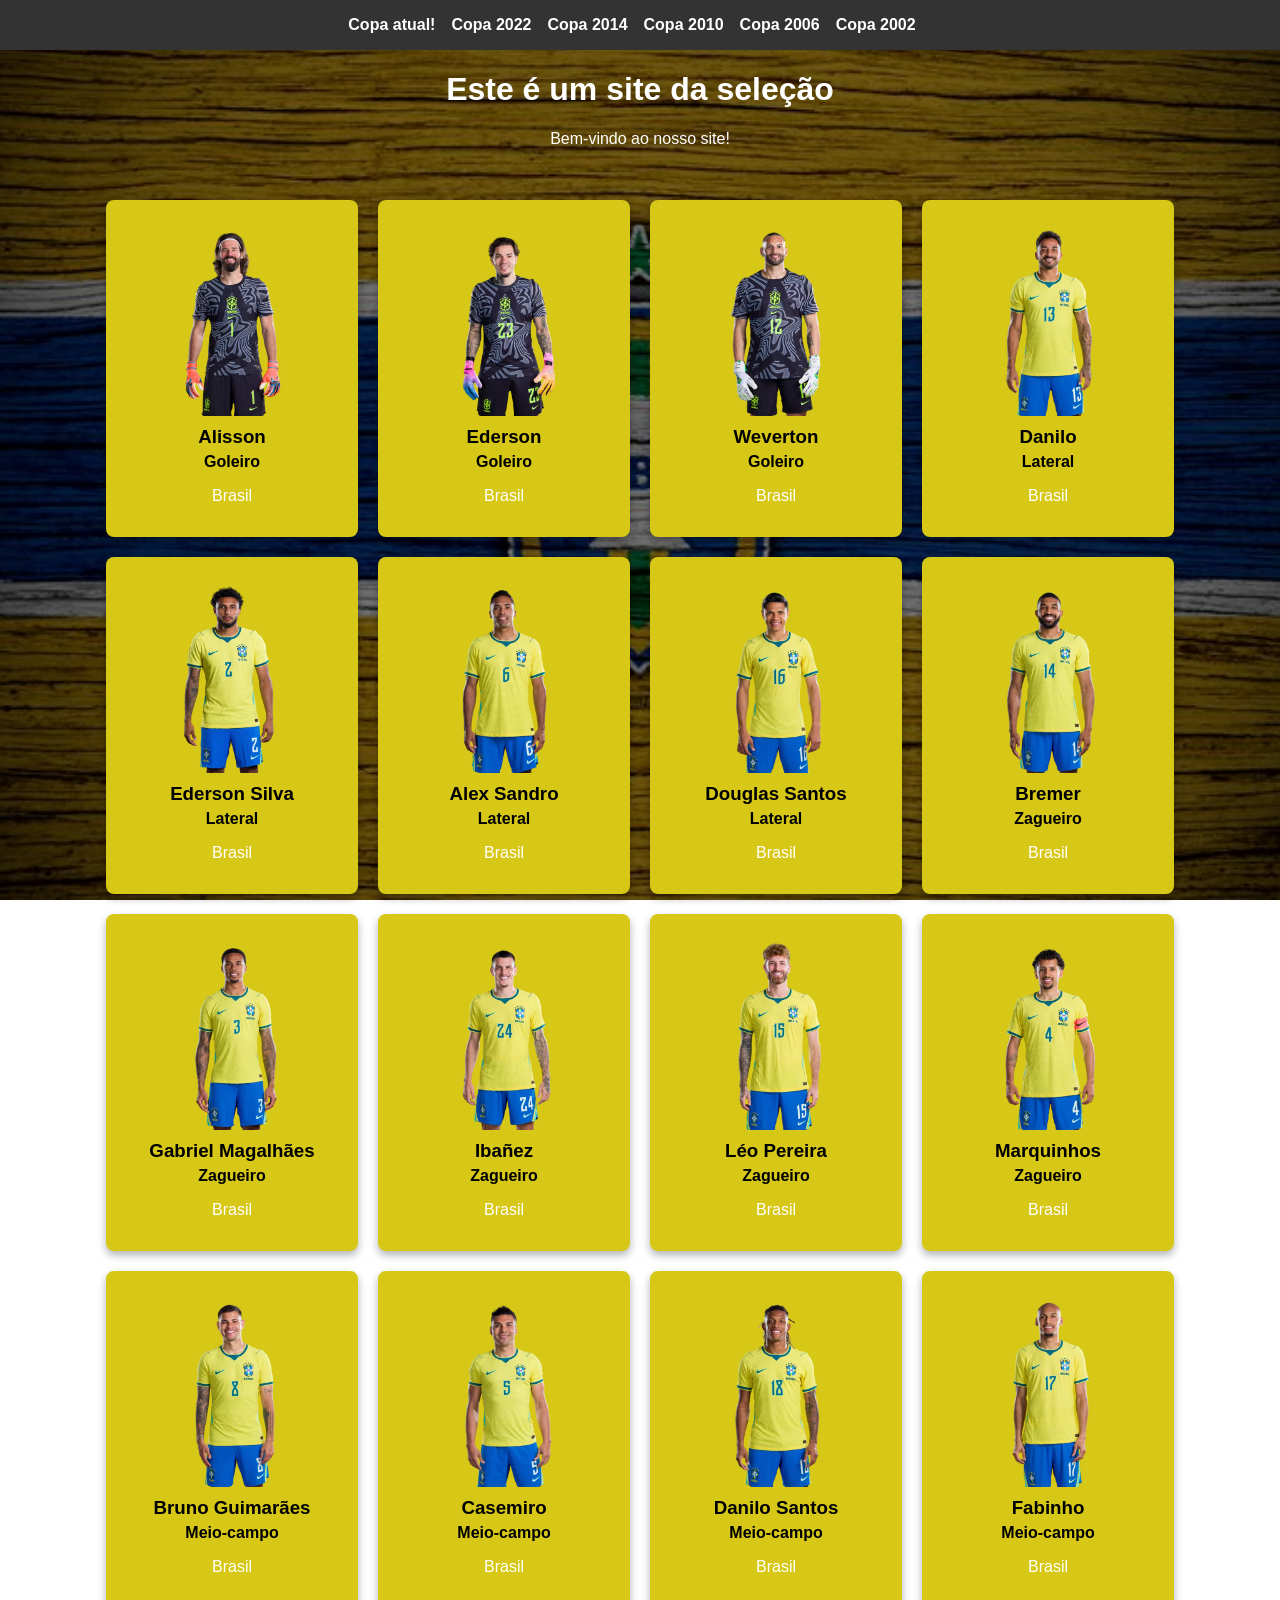
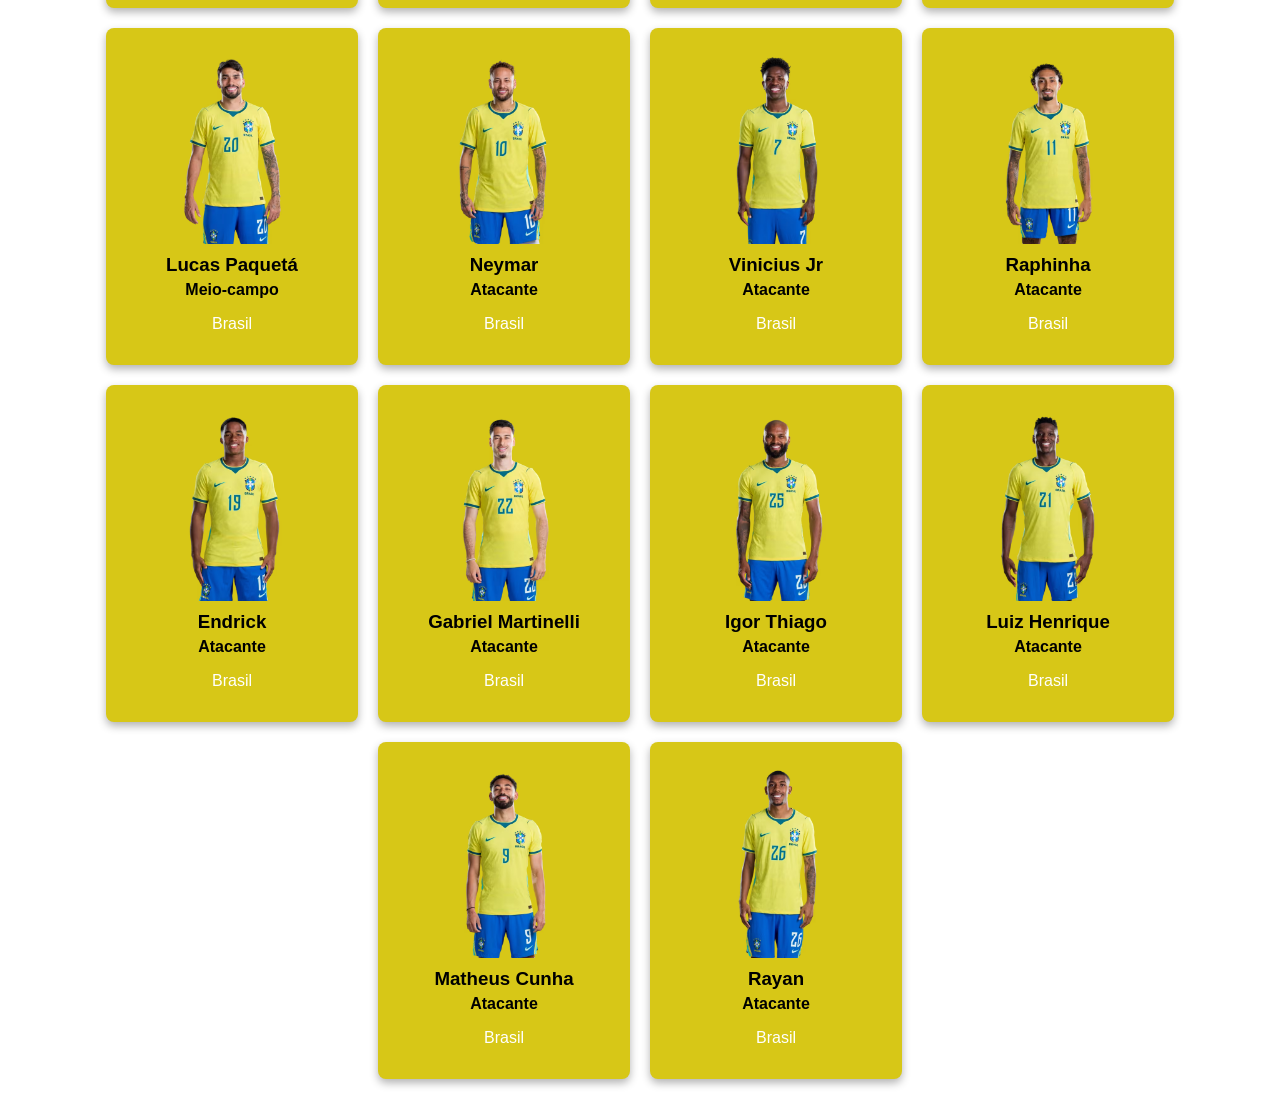
==== index.html @ 7dae4cfb "primeiro commit do projeto" ====
<html lang="en">
<head>
    <meta charset="UTF-8">
    <meta name="viewport" content="width=device-width, initial-scale=1.0">
    <title>Site da Seleção</title>
    <link rel="stylesheet" href="style.css">
</head>
<body>
    <nav>
        <ul>
            <li><a href="#">Copa atual! </a></li>
            <li><a href="#">Copa 2022</a></li>
            <li><a href="#">Copa 2014</a></li>
            <li><a href="#">Copa 2010</a></li>
            <li><a href="#">Copa 2006</a></li>
            <li><a href="#">Copa 2002</a></li>
        </ul>
    </nav>

    <h1>Este é um site da seleção</h1>
    <p>Bem-vindo ao nosso site!</p>
    
    


<section id="jogadores">
    <div class="jogador">
        <img src="fotos/ALISSON-goleiro.jpg" alt="Alisson" height="200px">
        <h3>Alisson</h3>
        <h4>Goleiro</h4>
        <p>Brasil</p>
    </div>

    <div class="jogador">
        <img src="fotos/EDERSON_395427.avif" alt="Ederson" height="200px">
        <h3>Ederson</h3>
        <h4>Goleiro</h4>
        <p>Brasil</p>
    </div>

    <div class="jogador">
        <img src="fotos/WEVERTON.jpg" alt="Weverton" height="200px">
        <h3>Weverton</h3>
        <h4>Goleiro</h4>
        <p>Brasil</p>
    </div>

    <div class="jogador">
        <img src="fotos/DANILO_335656.avif" alt="Danilo" height="200px">
        <h3>Danilo</h3>
        <h4>Lateral</h4>
        <p>Brasil</p>
    </div>

    <div class="jogador">
        <img src="fotos/EDERSON-SILVA_485069.avif" alt="Ederson Silva" height="200px">
        <h3>Ederson Silva</h3>
        <h4>Lateral</h4>
        <p>Brasil</p>
    </div>

    <div class="jogador">
        <img src="fotos/ALEX-SANDRO_335658.avif" alt="Alex Sandro" height="200px">
        <h3>Alex Sandro</h3>
        <h4>Lateral</h4>
        <p>Brasil</p>
    </div>

    <div class="jogador">
        <img src="fotos/DOUGLAS-SANTOS_367981.avif" alt="Douglas Santos" height="200px">
        <h3>Douglas Santos</h3>
        <h4>Lateral</h4>
        <p>Brasil</p>
    </div>

    <div class="jogador">
        <img src="fotos/BREMER_431889.avif" alt="Bremer" height="200px">
        <h3>Bremer</h3>
        <h4>Zagueiro</h4>
        <p>Brasil</p>
    </div>

    <div class="jogador">
        <img src="fotos/GABRIEL-MAGALHAES_430601.avif" alt="Gabriel Magalhães" height="200px">
        <h3>Gabriel Magalhães</h3>
        <h4>Zagueiro</h4>
        <p>Brasil</p>
    </div>

    <div class="jogador">
        <img src="fotos/ROGER-IBANEZ_430594.avif" alt="Ibañez" height="200px">
        <h3>Ibañez</h3>
        <h4>Zagueiro</h4>
        <p>Brasil</p>
    </div>

    <div class="jogador">
        <img src="fotos/LEO-PEREIRA_371956.avif" alt="Léo Pereira" height="200px">
        <h3>Léo Pereira</h3>
        <h4>Zagueiro</h4>
        <p>Brasil</p>
    </div>

    <div class="jogador">
        <img src="fotos/MARQUINHOS_332946.avif" alt="Marquinhos" height="200px">
        <h3>Marquinhos</h3>
        <h4>Zagueiro</h4>
        <p>Brasil</p>
    </div>

    <div class="jogador">
        <img src="fotos/BRUNO-GUIMARAES_430605.avif" alt="Bruno Guimarães" height="200px">
        <h3>Bruno Guimarães</h3>
        <h4>Meio-campo</h4>
        <p>Brasil</p>
    </div>

    <div class="jogador">
        <img src="fotos/CASEMIRO_308386.avif" alt="Casemiro" height="200px">
        <h3>Casemiro</h3>
        <h4>Meio-campo</h4>
        <p>Brasil</p>
    </div>

    <div class="jogador">
        <img src="fotos/DANILO-SANTOS_429392.avif" alt="Danilo Santos" height="200px">
        <h3>Danilo Santos</h3>
        <h4>Meio-campo</h4>
        <p>Brasil</p>
    </div>

    <div class="jogador">
        <img src="fotos/FABINHO_394456.avif" alt="Fabinho" height="200px">
        <h3>Fabinho</h3>
        <h4>Meio-campo</h4>
        <p>Brasil</p>
    </div>

    <div class="jogador">
        <img src="fotos/LUCAS-PAQUETA_411726.avif" alt="Lucas Paquetá" height="200px">
        <h3>Lucas Paquetá</h3>
        <h4>Meio-campo</h4>
        <p>Brasil</p>
    </div>

    <div class="jogador">
        <img src="fotos/NEYMAR_314197.avif" alt="Neymar" height="200px">
        <h3>Neymar</h3>
        <h4>Atacante</h4>
        <p>Brasil</p>
    </div>

    <div class="jogador">
        <img src="fotos/VINICIUS-JUNIOR_405742.avif" alt="Vinicius Jr" height="200px">
        <h3>Vinicius Jr</h3>
        <h4>Atacante</h4>
        <p>Brasil</p>
    </div>

    <div class="jogador">
        <img src="fotos/RAPHINHA_433872.avif" alt="Raphinha" height="200px">
        <h3>Raphinha</h3>
        <h4>Atacante</h4>
        <p>Brasil</p>
    </div>

    <div class="jogador">
        <img src="fotos/ENDRICK_463746.avif" alt="Endrick" height="200px">
        <h3>Endrick</h3>
        <h4>Atacante</h4>
        <p>Brasil</p>
    </div>

    <div class="jogador">
        <img src="fotos/GABRIEL-MARTINELLI_430597.avif" alt="Gabriel Martinelli" height="200px">
        <h3>Gabriel Martinelli</h3>
        <h4>Atacante</h4>
        <p>Brasil</p>
    </div>

    <div class="jogador">
        <img src="fotos/IGOR-THIAGO_519836.avif" alt="Igor Thiago" height="200px">
        <h3>Igor Thiago</h3>
        <h4>Atacante</h4>
        <p>Brasil</p>
    </div>

    <div class="jogador">
        <img src="fotos/LUIZ-HENRIQUE_448420.avif" alt="Luiz Henrique" height="200px">
        <h3>Luiz Henrique</h3>
        <h4>Atacante</h4>
        <p>Brasil</p>
    </div>

    <div class="jogador">
        <img src="fotos/MATHEUS-CUNHA_430609.avif" alt="Matheus Cunha" height="200px">
        <h3>Matheus Cunha</h3>
        <h4>Atacante</h4>
        <p>Brasil</p>
    </div>

    <div class="jogador">
        <img src="fotos/RAYAN_475036.avif" alt="Rayan" height="200px">
        <h3>Rayan</h3>
        <h4>Atacante</h4>
        <p>Brasil</p>
    </div>

</section>




    <script src="script.js"></script>
</body>
</html>
---- style.css ----
/* Estilização geral da página */
body {
    font-family: Arial, sans-serif; /* Define a fonte do site */
    margin: 0; /* Remove margens externas padrão */
    padding: 0; /* Remove espaçamentos internos padrão */

    /* Adiciona uma camada escura sobre a imagem de fundo */
    background-image:
        linear-gradient(
            rgba(0, 0, 0, 0.5),
            rgba(0, 0, 0, 0.5)
        ),
        url('fotos/logo-CBF.jpg');

    background-size: cover; /* Faz a imagem cobrir toda a tela */
    background-repeat: no-repeat; /* Impede repetição da imagem */
    background-attachment: fixed; /* Mantém o fundo parado ao rolar */
    background-position: center; /* Centraliza a imagem */
}

/* Título principal */
h1 {
    color: white; /* Cor branca */
    text-align: center; /* Centraliza o texto */
}

/* Parágrafos gerais */
p {
    color: white; /* Cor branca */
    text-align: center; /* Centraliza o texto */
}

/* Barra de navegação */
nav {
    background-color: #333; /* Cor de fundo escura */
    padding: 1rem; /* Espaçamento interno */
}

/* Lista da navegação */
nav ul {
    list-style: none; /* Remove marcadores da lista */
    margin: 0; /* Remove margem */
    padding: 0; /* Remove espaçamento */
    display: flex; /* Coloca os itens lado a lado */
    justify-content: center; /* Centraliza os itens */
    flex-wrap: wrap; /* Quebra linha se faltar espaço */
}

/* Cada item da lista */
nav ul li {
    margin-right: 1rem; /* Espaço entre itens */
}

/* Links da navegação */
nav ul li a {
    color: white; /* Cor branca */
    text-decoration: none; /* Remove sublinhado */
    font-weight: bold; /* Texto em negrito */
}

/* Área dos jogadores */
#jogadores {
    display: flex; /* Usa Flexbox */
    justify-content: center; /* Centraliza os cards */
    flex-wrap: wrap; /* Permite várias linhas */
    gap: 20px; /* Espaço entre os cards */
    margin-top: 2rem; /* Distância do topo */
    padding: 20px; /* Espaço interno */
}

/* Card de cada jogador */
.jogador {
    background-color: rgb(215, 199, 23); /* Cor de fundo */
    padding: 1rem; /* Espaçamento interno */
    width: 220px; /* Largura fixa */
    text-align: center; /* Centraliza conteúdo */
    border-radius: 8px; /* Cantos arredondados */
    box-shadow: 0 4px 8px rgba(0, 0, 0, 0.3); /* Sombra */
}

/* Foto do jogador */
#foto-jogador {
    width: 100%; /* Ocupa toda a largura do card */
    height: 220px; /* Altura fixa */
    object-fit: cover; /* Ajusta a imagem sem deformar */
    border-radius: 8px; /* Cantos arredondados */
}

/* Nome do jogador */
.jogador h3 {
    margin-top: 10px; /* Espaço acima */
    margin-bottom: 5px; /* Espaço abaixo */
}

/* Posição do jogador */
.jogador h4 {
    margin: 5px 0; /* Espaço vertical */
}

/* Área das seleções */
#times {
    display: flex; /* Usa Flexbox */
    justify-content: center; /* Centraliza os cards */
    margin-top: 2rem; /* Distância do topo */
    padding-bottom: 2rem; /* Espaço inferior */
}

/* Card da seleção */
.time {
    background-color: white; /* Fundo branco */
    padding: 1rem; /* Espaçamento interno */
    width: 400px; /* Largura fixa */
    text-align: center; /* Centraliza conteúdo */
    border-radius: 8px; /* Cantos arredondados */
    box-shadow: 0 4px 8px rgba(0, 0, 0, 0.3); /* Sombra */
}

/* Imagem dentro do card da seleção */
.time img {
    width: 100%; /* Ocupa toda a largura */
    border-radius: 8px; /* Cantos arredondados */
}
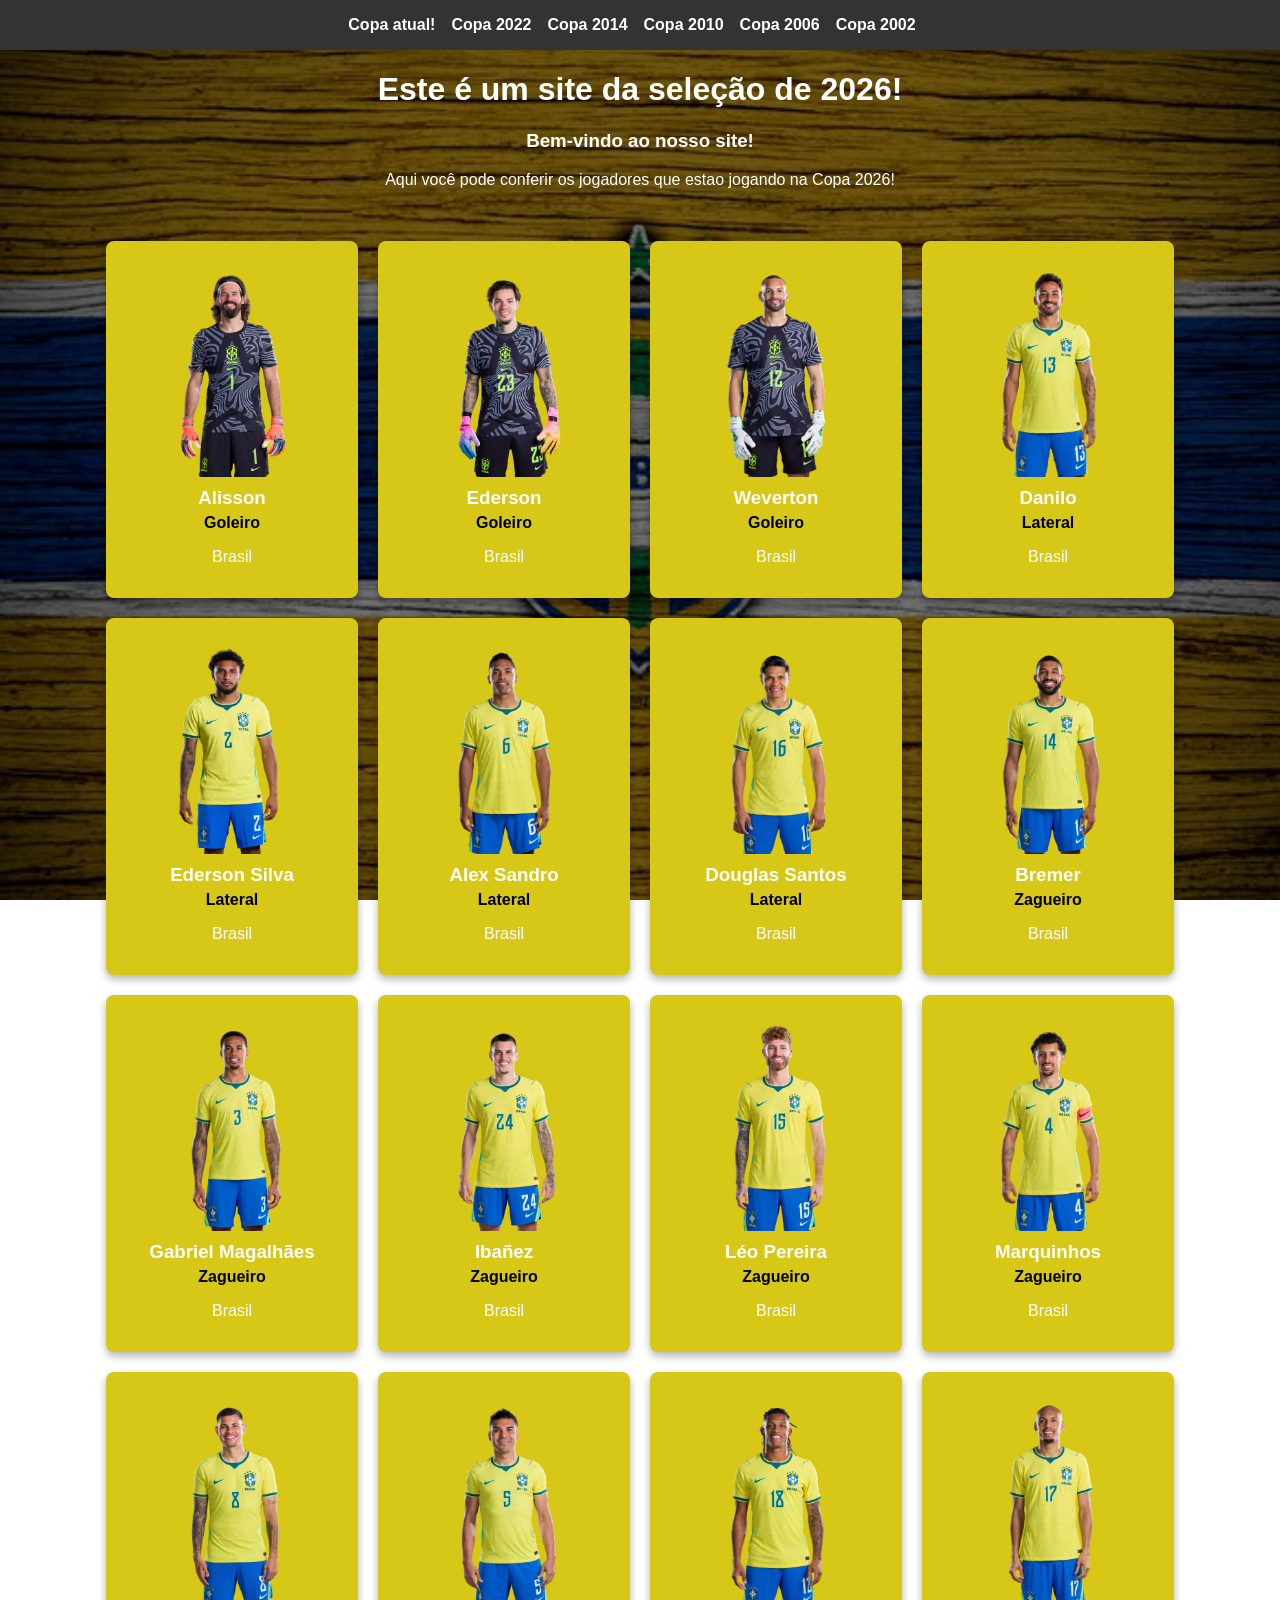
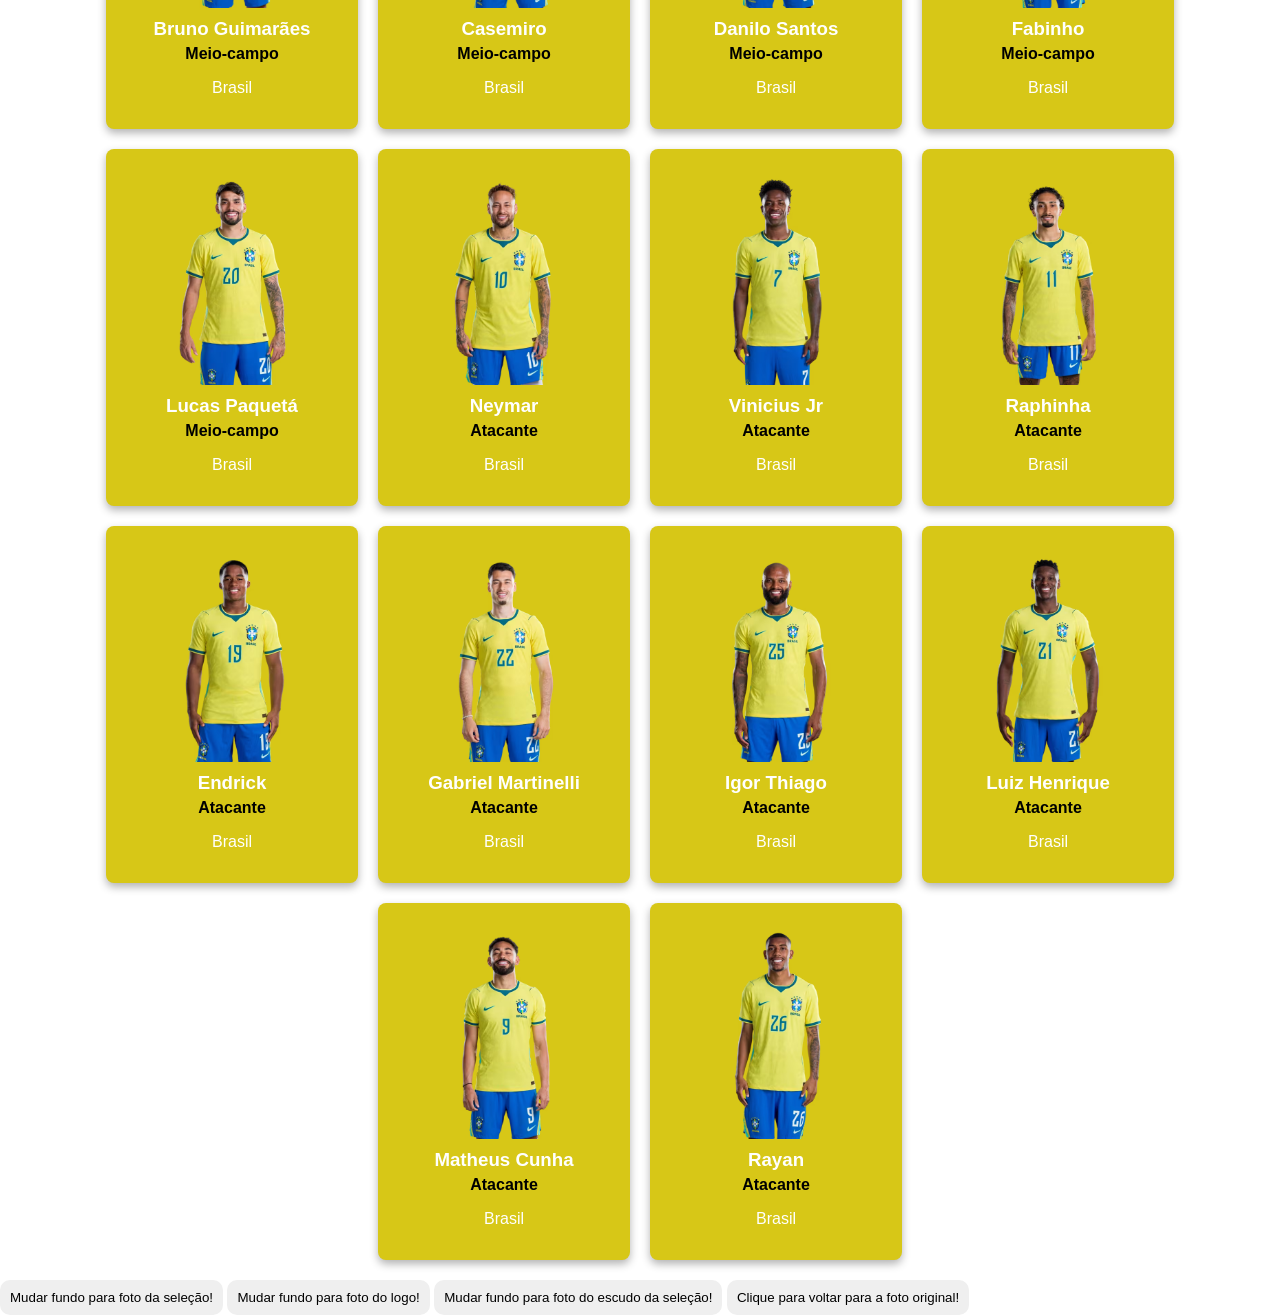
==== commit c435171e: "adicionando funcoes com JS no projeto" ====
--- a/index.html
+++ b/index.html
@@ -8,17 +8,18 @@
 <body>
     <nav>
         <ul>
-            <li><a href="#">Copa atual! </a></li>
-            <li><a href="#">Copa 2022</a></li>
-            <li><a href="#">Copa 2014</a></li>
-            <li><a href="#">Copa 2010</a></li>
-            <li><a href="#">Copa 2006</a></li>
-            <li><a href="#">Copa 2002</a></li>
+            <li><a href="index.html">Copa atual! </a></li>
+            <li><a href="copa22.html">Copa 2022</a></li>
+            <li><a href="copa14.html">Copa 2014</a></li>
+            <li><a href="copa10.html">Copa 2010</a></li>
+            <li><a href="copa06.html">Copa 2006</a></li>
+            <li><a href="copa02.html">Copa 2002</a></li>
         </ul>
     </nav>
 
-    <h1>Este é um site da seleção</h1>
-    <p>Bem-vindo ao nosso site!</p>
+    <h1>Este é um site da seleção de 2026!</h1>
+    <h3>Bem-vindo ao nosso site!</h3>
+    <p>Aqui você pode conferir os jogadores que estao jogando na Copa 2026!</p>
     
     
 
@@ -31,6 +32,30 @@
         <p>Brasil</p>
     </div>
 
+
+
+
+
+
+
+
+
+
+
+
+
+
+
+
+
+
+
+
+
+
+
+
+
     <div class="jogador">
         <img src="fotos/EDERSON_395427.avif" alt="Ederson" height="200px">
         <h3>Ederson</h3>
@@ -209,7 +234,23 @@
 </section>
 
 
-
+<Section id="areaBotoes">
+<button class="botao" onclick="mudarfotoSelecao()">
+  Mudar fundo para foto da seleção!
+</button>
+
+<button class="botao" onclick="mudarfotoLogo()">
+  Mudar fundo para foto do logo!
+</button>
+
+<button class="botao" onclick="mudarfotoEscudo()">
+  Mudar fundo para foto do escudo da seleção!
+</button>
+
+<button class="botao" onclick="voltarFotoOriginal()">
+  Clique para voltar para a foto original!
+</button>
+</Section>
 
     <script src="script.js"></script>
 </body>
--- a/style.css
+++ b/style.css
@@ -19,13 +19,7 @@
 }
 
 /* Título principal */
-h1 {
-    color: white; /* Cor branca */
-    text-align: center; /* Centraliza o texto */
-}
-
-/* Parágrafos gerais */
-p {
+h1, h3, p {
     color: white; /* Cor branca */
     text-align: center; /* Centraliza o texto */
 }
@@ -79,7 +73,7 @@
 }
 
 /* Foto do jogador */
-#foto-jogador {
+.jogador img {
     width: 100%; /* Ocupa toda a largura do card */
     height: 220px; /* Altura fixa */
     object-fit: cover; /* Ajusta a imagem sem deformar */
@@ -97,26 +91,25 @@
     margin: 5px 0; /* Espaço vertical */
 }
 
-/* Área das seleções */
-#times {
-    display: flex; /* Usa Flexbox */
-    justify-content: center; /* Centraliza os cards */
-    margin-top: 2rem; /* Distância do topo */
-    padding-bottom: 2rem; /* Espaço inferior */
+#botoes {
+    display: grid; /* Usa Flexbox */
+    align-items: center; /* Alinha os itens verticalmente */
+    justify-content: center; /* Centraliza os botões */
+    gap: 10px; /* Espaço entre os botões */
+    margin-top: 20px; /* Distância do topo */
 }
 
-/* Card da seleção */
-.time {
-    background-color: white; /* Fundo branco */
-    padding: 1rem; /* Espaçamento interno */
-    width: 400px; /* Largura fixa */
-    text-align: center; /* Centraliza conteúdo */
-    border-radius: 8px; /* Cantos arredondados */
-    box-shadow: 0 4px 8px rgba(0, 0, 0, 0.3); /* Sombra */
+
+.botao {
+    color: rgb(0, 0, 0); /* Cor do texto */
+    border: none; /* Remove borda */
+    padding: 10px; /* Espaçamento interno */
+    cursor: pointer; /* Cursor de mão ao passar por cima */
+    border-radius: 10px; /* Cantos arredondados */
+    transition: background-color 0.3s ; /* Transição suave */
+    gap: 10px; /* Espaço entre elementos dentro do botão */
 }
 
-/* Imagem dentro do card da seleção */
-.time img {
-    width: 100%; /* Ocupa toda a largura */
-    border-radius: 8px; /* Cantos arredondados */
+#botoes button :hover {
+    background-color: #81d41c; /* Cor ao passar o mouse */
 }
